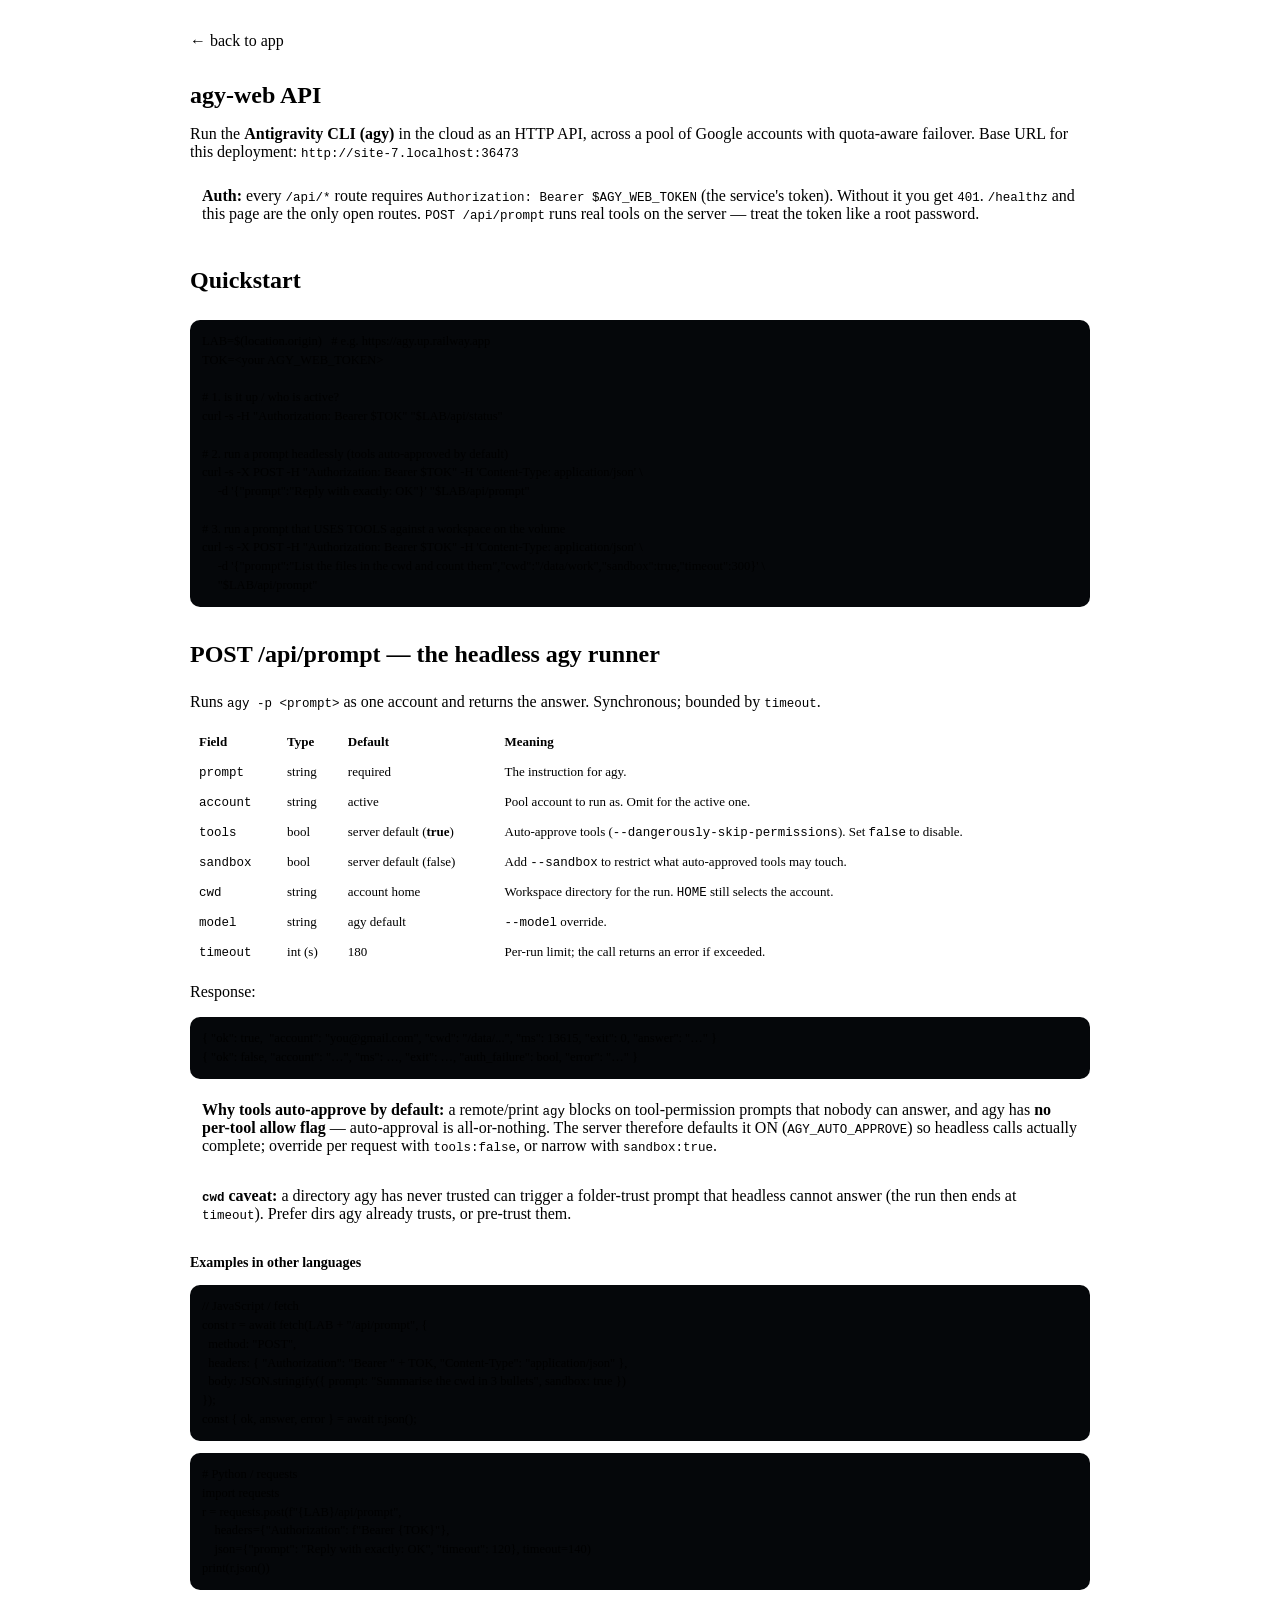
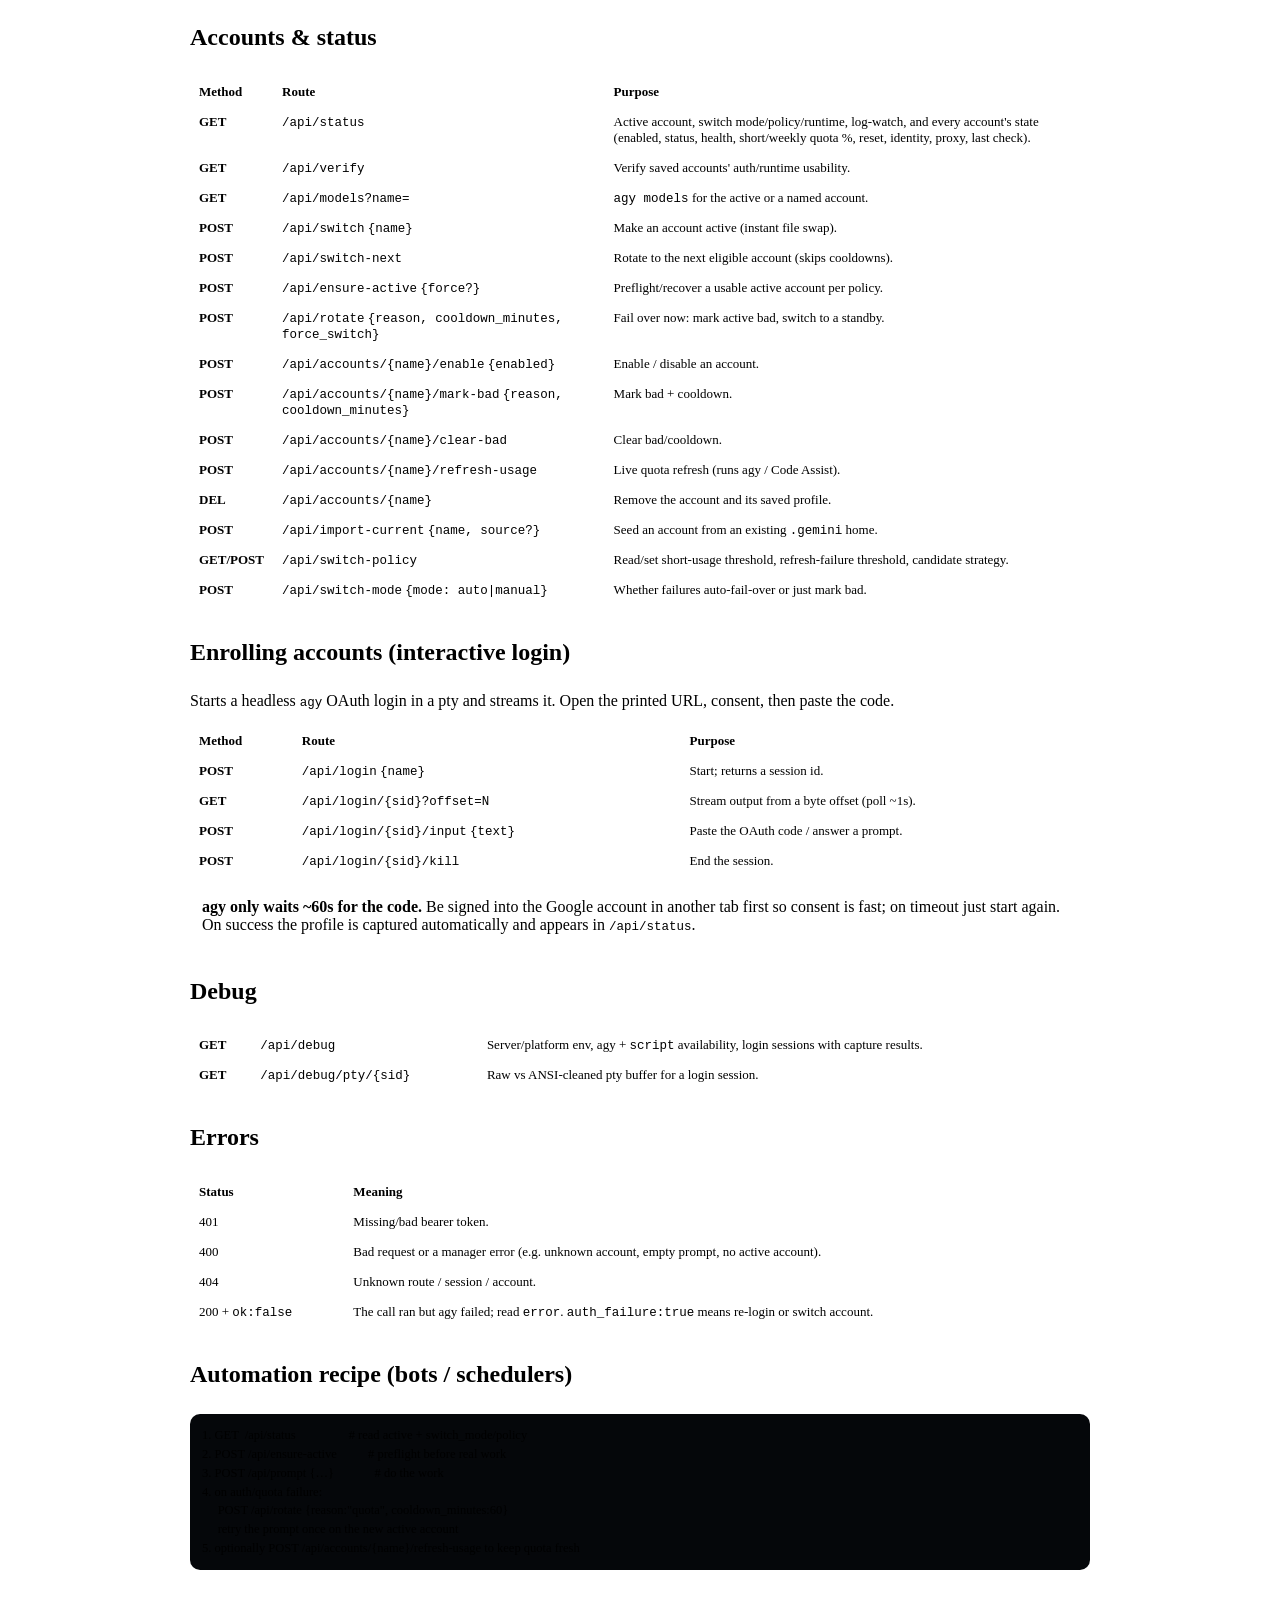
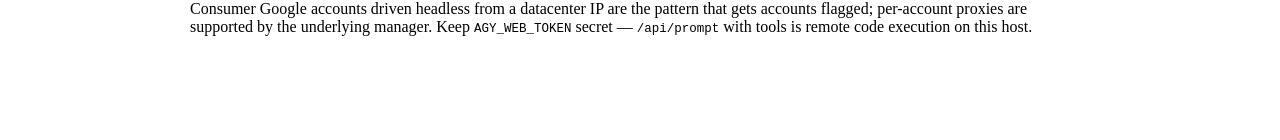
==== app/static/apidocs.html @ 8f81570b "docs: publish /docs - public API reference for using cloud agy as an API" ====
<!doctype html>
<html lang="en">
<head>
<meta charset="utf-8" />
<meta name="viewport" content="width=device-width, initial-scale=1" />
<title>agy-web API — use cloud agy as an API</title>
<link rel="stylesheet" href="/static/style.css" />
<style>
  .doc { max-width: 900px; margin: 0 auto; padding: 24px 16px 80px; }
  .doc h1 { font-size: 24px; }
  .doc h2 { margin-top: 34px; border-bottom: 1px solid var(--border); padding-bottom: 6px; }
  .doc h3 { margin-top: 22px; font-size: 14px; color: var(--accent); }
  .doc p, .doc li { color: var(--fg); }
  .doc code { font-size: 12.5px; }
  pre.code { background: #05070a; border: 1px solid var(--border); border-radius: 10px;
    padding: 12px; overflow-x: auto; font-family: var(--mono); font-size: 12.5px; line-height: 1.5; }
  table.ref { width: 100%; border-collapse: collapse; font-size: 13px; margin: 10px 0; }
  table.ref th, table.ref td { border: 1px solid var(--border); padding: 7px 9px; text-align: left; vertical-align: top; }
  table.ref th { background: var(--panel2); }
  .method { font-family: var(--mono); font-weight: 700; }
  .get { color: var(--green); } .post { color: var(--accent); } .del { color: var(--red); }
  .note { border-left: 3px solid var(--yellow); background: var(--panel2); padding: 10px 12px; border-radius: 6px; margin: 12px 0; }
  .warn { border-left: 3px solid var(--red); background: var(--panel2); padding: 10px 12px; border-radius: 6px; margin: 12px 0; }
  .back { display: inline-block; margin-bottom: 16px; color: var(--accent); text-decoration: none; }
</style>
</head>
<body>
<div class="doc">
  <a class="back" href="/">&larr; back to app</a>
  <h1>agy-web API</h1>
  <p class="muted">Run the <b>Antigravity CLI (agy)</b> in the cloud as an HTTP API, across a pool of
  Google accounts with quota-aware failover. Base URL for this deployment:
  <code id="base">…</code></p>

  <div class="warn"><b>Auth:</b> every <code>/api/*</code> route requires
  <code>Authorization: Bearer $AGY_WEB_TOKEN</code> (the service's token). Without it you get
  <code>401</code>. <code>/healthz</code> and this page are the only open routes.
  <code>POST /api/prompt</code> runs real tools on the server — treat the token like a root password.</div>

  <h2>Quickstart</h2>
  <pre class="code">LAB=$(location.origin)   # e.g. https://agy.up.railway.app
TOK=&lt;your AGY_WEB_TOKEN&gt;

# 1. is it up / who is active?
curl -s -H "Authorization: Bearer $TOK" "$LAB/api/status"

# 2. run a prompt headlessly (tools auto-approved by default)
curl -s -X POST -H "Authorization: Bearer $TOK" -H 'Content-Type: application/json' \
     -d '{"prompt":"Reply with exactly: OK"}' "$LAB/api/prompt"

# 3. run a prompt that USES TOOLS against a workspace on the volume
curl -s -X POST -H "Authorization: Bearer $TOK" -H 'Content-Type: application/json' \
     -d '{"prompt":"List the files in the cwd and count them","cwd":"/data/work","sandbox":true,"timeout":300}' \
     "$LAB/api/prompt"</pre>

  <h2>POST /api/prompt — the headless agy runner</h2>
  <p>Runs <code>agy -p &lt;prompt&gt;</code> as one account and returns the answer. Synchronous;
  bounded by <code>timeout</code>.</p>
  <table class="ref">
    <tr><th>Field</th><th>Type</th><th>Default</th><th>Meaning</th></tr>
    <tr><td><code>prompt</code></td><td>string</td><td>required</td><td>The instruction for agy.</td></tr>
    <tr><td><code>account</code></td><td>string</td><td>active</td><td>Pool account to run as. Omit for the active one.</td></tr>
    <tr><td><code>tools</code></td><td>bool</td><td>server default (<b>true</b>)</td><td>Auto-approve tools (<code>--dangerously-skip-permissions</code>). Set <code>false</code> to disable.</td></tr>
    <tr><td><code>sandbox</code></td><td>bool</td><td>server default (false)</td><td>Add <code>--sandbox</code> to restrict what auto-approved tools may touch.</td></tr>
    <tr><td><code>cwd</code></td><td>string</td><td>account home</td><td>Workspace directory for the run. <code>HOME</code> still selects the account.</td></tr>
    <tr><td><code>model</code></td><td>string</td><td>agy default</td><td><code>--model</code> override.</td></tr>
    <tr><td><code>timeout</code></td><td>int (s)</td><td>180</td><td>Per-run limit; the call returns an error if exceeded.</td></tr>
  </table>
  <p>Response:</p>
  <pre class="code">{ "ok": true,  "account": "you@gmail.com", "cwd": "/data/...", "ms": 13615, "exit": 0, "answer": "…" }
{ "ok": false, "account": "…", "ms": …, "exit": …, "auth_failure": bool, "error": "…" }</pre>

  <div class="note"><b>Why tools auto-approve by default:</b> a remote/print <code>agy</code> blocks on
  tool-permission prompts that nobody can answer, and agy has <b>no per-tool allow flag</b> —
  auto-approval is all-or-nothing. The server therefore defaults it ON
  (<code>AGY_AUTO_APPROVE</code>) so headless calls actually complete; override per request with
  <code>tools:false</code>, or narrow with <code>sandbox:true</code>.</div>
  <div class="note"><b><code>cwd</code> caveat:</b> a directory agy has never trusted can trigger a
  folder-trust prompt that headless cannot answer (the run then ends at <code>timeout</code>).
  Prefer dirs agy already trusts, or pre-trust them.</div>

  <h3>Examples in other languages</h3>
  <pre class="code">// JavaScript / fetch
const r = await fetch(LAB + "/api/prompt", {
  method: "POST",
  headers: { "Authorization": "Bearer " + TOK, "Content-Type": "application/json" },
  body: JSON.stringify({ prompt: "Summarise the cwd in 3 bullets", sandbox: true })
});
const { ok, answer, error } = await r.json();</pre>
  <pre class="code"># Python / requests
import requests
r = requests.post(f"{LAB}/api/prompt",
    headers={"Authorization": f"Bearer {TOK}"},
    json={"prompt": "Reply with exactly: OK", "timeout": 120}, timeout=140)
print(r.json())</pre>

  <h2>Accounts &amp; status</h2>
  <table class="ref">
    <tr><th>Method</th><th>Route</th><th>Purpose</th></tr>
    <tr><td class="method get">GET</td><td><code>/api/status</code></td><td>Active account, switch mode/policy/runtime, log-watch, and every account's state (enabled, status, health, short/weekly quota %, reset, identity, proxy, last check).</td></tr>
    <tr><td class="method get">GET</td><td><code>/api/verify</code></td><td>Verify saved accounts' auth/runtime usability.</td></tr>
    <tr><td class="method get">GET</td><td><code>/api/models?name=</code></td><td><code>agy models</code> for the active or a named account.</td></tr>
    <tr><td class="method post">POST</td><td><code>/api/switch</code> <code>{name}</code></td><td>Make an account active (instant file swap).</td></tr>
    <tr><td class="method post">POST</td><td><code>/api/switch-next</code></td><td>Rotate to the next eligible account (skips cooldowns).</td></tr>
    <tr><td class="method post">POST</td><td><code>/api/ensure-active</code> <code>{force?}</code></td><td>Preflight/recover a usable active account per policy.</td></tr>
    <tr><td class="method post">POST</td><td><code>/api/rotate</code> <code>{reason, cooldown_minutes, force_switch}</code></td><td>Fail over now: mark active bad, switch to a standby.</td></tr>
    <tr><td class="method post">POST</td><td><code>/api/accounts/{name}/enable</code> <code>{enabled}</code></td><td>Enable / disable an account.</td></tr>
    <tr><td class="method post">POST</td><td><code>/api/accounts/{name}/mark-bad</code> <code>{reason, cooldown_minutes}</code></td><td>Mark bad + cooldown.</td></tr>
    <tr><td class="method post">POST</td><td><code>/api/accounts/{name}/clear-bad</code></td><td>Clear bad/cooldown.</td></tr>
    <tr><td class="method post">POST</td><td><code>/api/accounts/{name}/refresh-usage</code></td><td>Live quota refresh (runs agy / Code Assist).</td></tr>
    <tr><td class="method del">DEL</td><td><code>/api/accounts/{name}</code></td><td>Remove the account and its saved profile.</td></tr>
    <tr><td class="method post">POST</td><td><code>/api/import-current</code> <code>{name, source?}</code></td><td>Seed an account from an existing <code>.gemini</code> home.</td></tr>
    <tr><td class="method get/post">GET/POST</td><td><code>/api/switch-policy</code></td><td>Read/set short-usage threshold, refresh-failure threshold, candidate strategy.</td></tr>
    <tr><td class="method post">POST</td><td><code>/api/switch-mode</code> <code>{mode: auto|manual}</code></td><td>Whether failures auto-fail-over or just mark bad.</td></tr>
  </table>

  <h2>Enrolling accounts (interactive login)</h2>
  <p>Starts a headless <code>agy</code> OAuth login in a pty and streams it. Open the printed URL,
  consent, then paste the code.</p>
  <table class="ref">
    <tr><th>Method</th><th>Route</th><th>Purpose</th></tr>
    <tr><td class="method post">POST</td><td><code>/api/login</code> <code>{name}</code></td><td>Start; returns a session id.</td></tr>
    <tr><td class="method get">GET</td><td><code>/api/login/{sid}?offset=N</code></td><td>Stream output from a byte offset (poll ~1s).</td></tr>
    <tr><td class="method post">POST</td><td><code>/api/login/{sid}/input</code> <code>{text}</code></td><td>Paste the OAuth code / answer a prompt.</td></tr>
    <tr><td class="method post">POST</td><td><code>/api/login/{sid}/kill</code></td><td>End the session.</td></tr>
  </table>
  <div class="note"><b>agy only waits ~60s for the code.</b> Be signed into the Google account in
  another tab first so consent is fast; on timeout just start again. On success the profile is
  captured automatically and appears in <code>/api/status</code>.</div>

  <h2>Debug</h2>
  <table class="ref">
    <tr><td class="method get">GET</td><td><code>/api/debug</code></td><td>Server/platform env, agy + <code>script</code> availability, login sessions with capture results.</td></tr>
    <tr><td class="method get">GET</td><td><code>/api/debug/pty/{sid}</code></td><td>Raw vs ANSI-cleaned pty buffer for a login session.</td></tr>
  </table>

  <h2>Errors</h2>
  <table class="ref">
    <tr><th>Status</th><th>Meaning</th></tr>
    <tr><td>401</td><td>Missing/bad bearer token.</td></tr>
    <tr><td>400</td><td>Bad request or a manager error (e.g. unknown account, empty prompt, no active account).</td></tr>
    <tr><td>404</td><td>Unknown route / session / account.</td></tr>
    <tr><td>200 + <code>ok:false</code></td><td>The call ran but agy failed; read <code>error</code>. <code>auth_failure:true</code> means re-login or switch account.</td></tr>
  </table>

  <h2>Automation recipe (bots / schedulers)</h2>
  <pre class="code">1. GET  /api/status                 # read active + switch_mode/policy
2. POST /api/ensure-active          # preflight before real work
3. POST /api/prompt {…}             # do the work
4. on auth/quota failure:
     POST /api/rotate {reason:"quota", cooldown_minutes:60}
     retry the prompt once on the new active account
5. optionally POST /api/accounts/{name}/refresh-usage to keep quota fresh</pre>

  <p class="muted" style="margin-top:30px">Consumer Google accounts driven headless from a
  datacenter IP are the pattern that gets accounts flagged; per-account proxies are supported by
  the underlying manager. Keep <code>AGY_WEB_TOKEN</code> secret — <code>/api/prompt</code> with
  tools is remote code execution on this host.</p>
</div>
<script>document.getElementById("base").textContent = location.origin;</script>
</body>
</html>
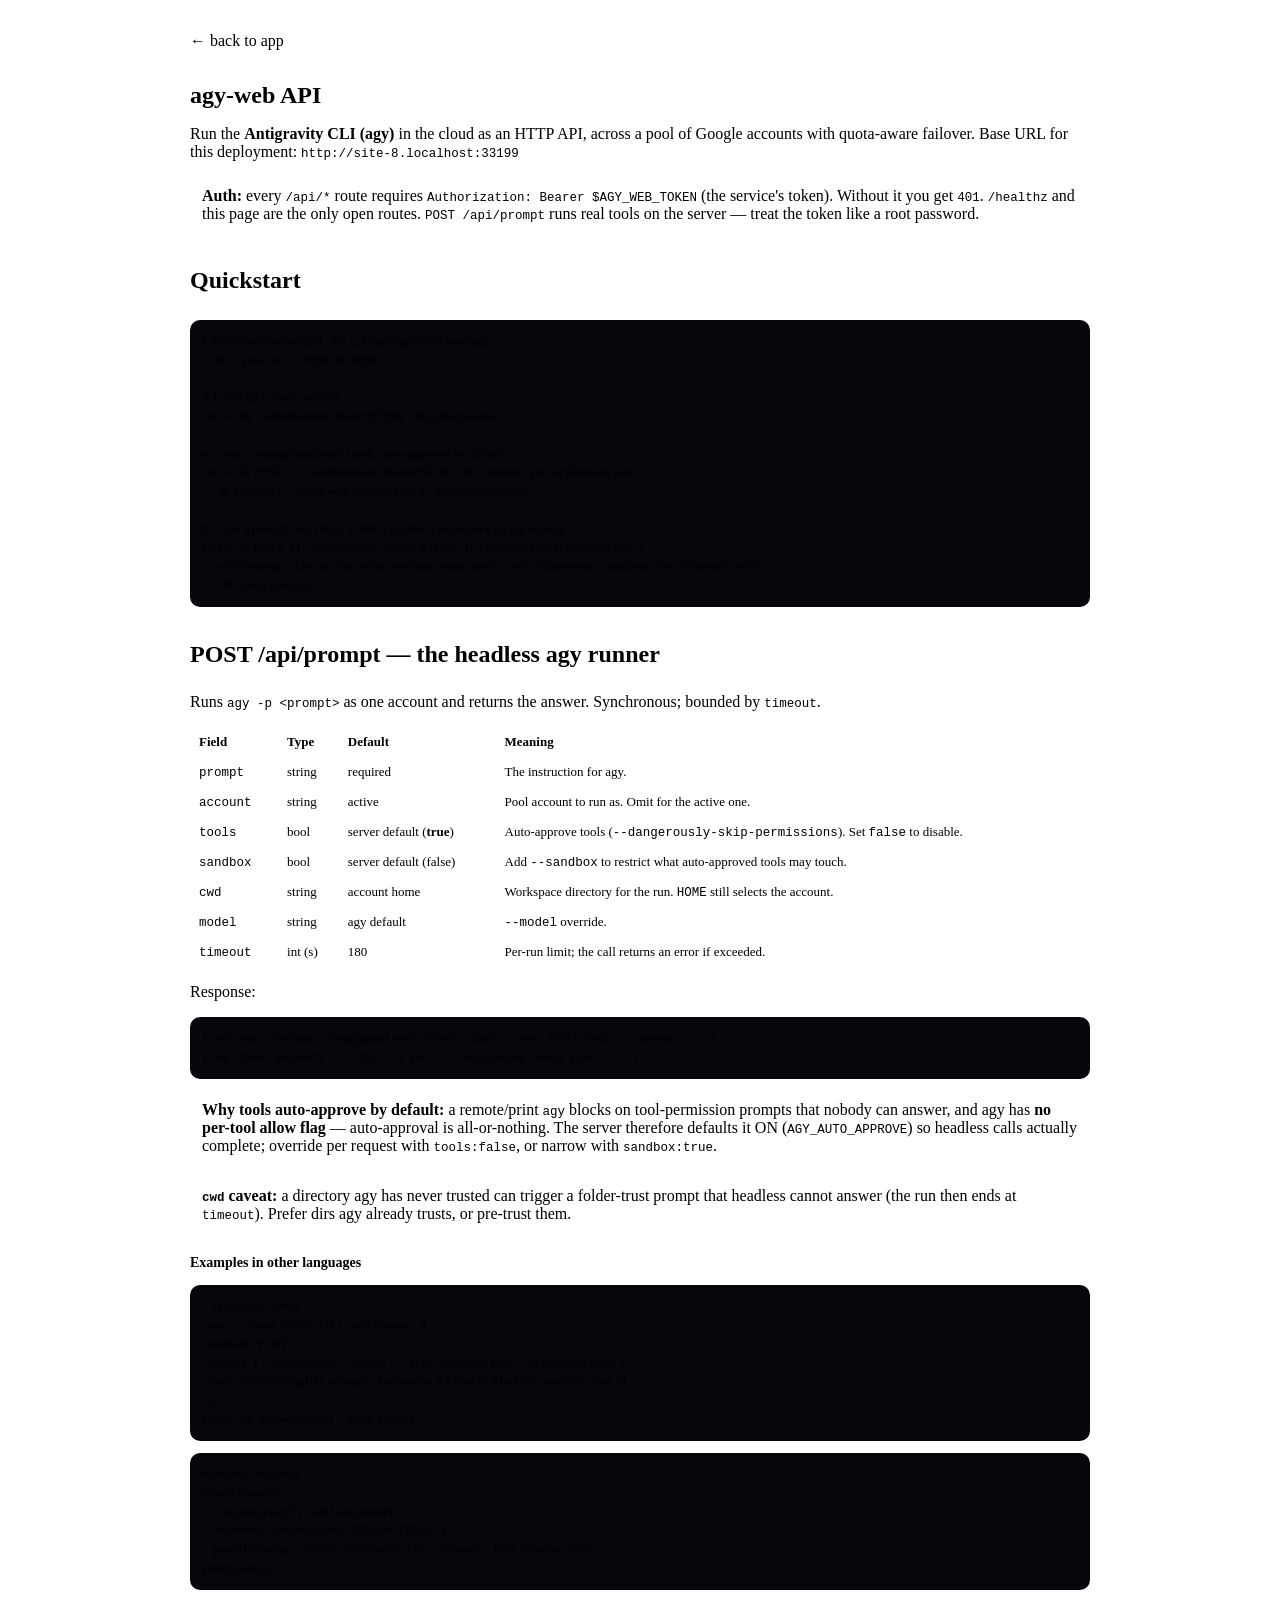
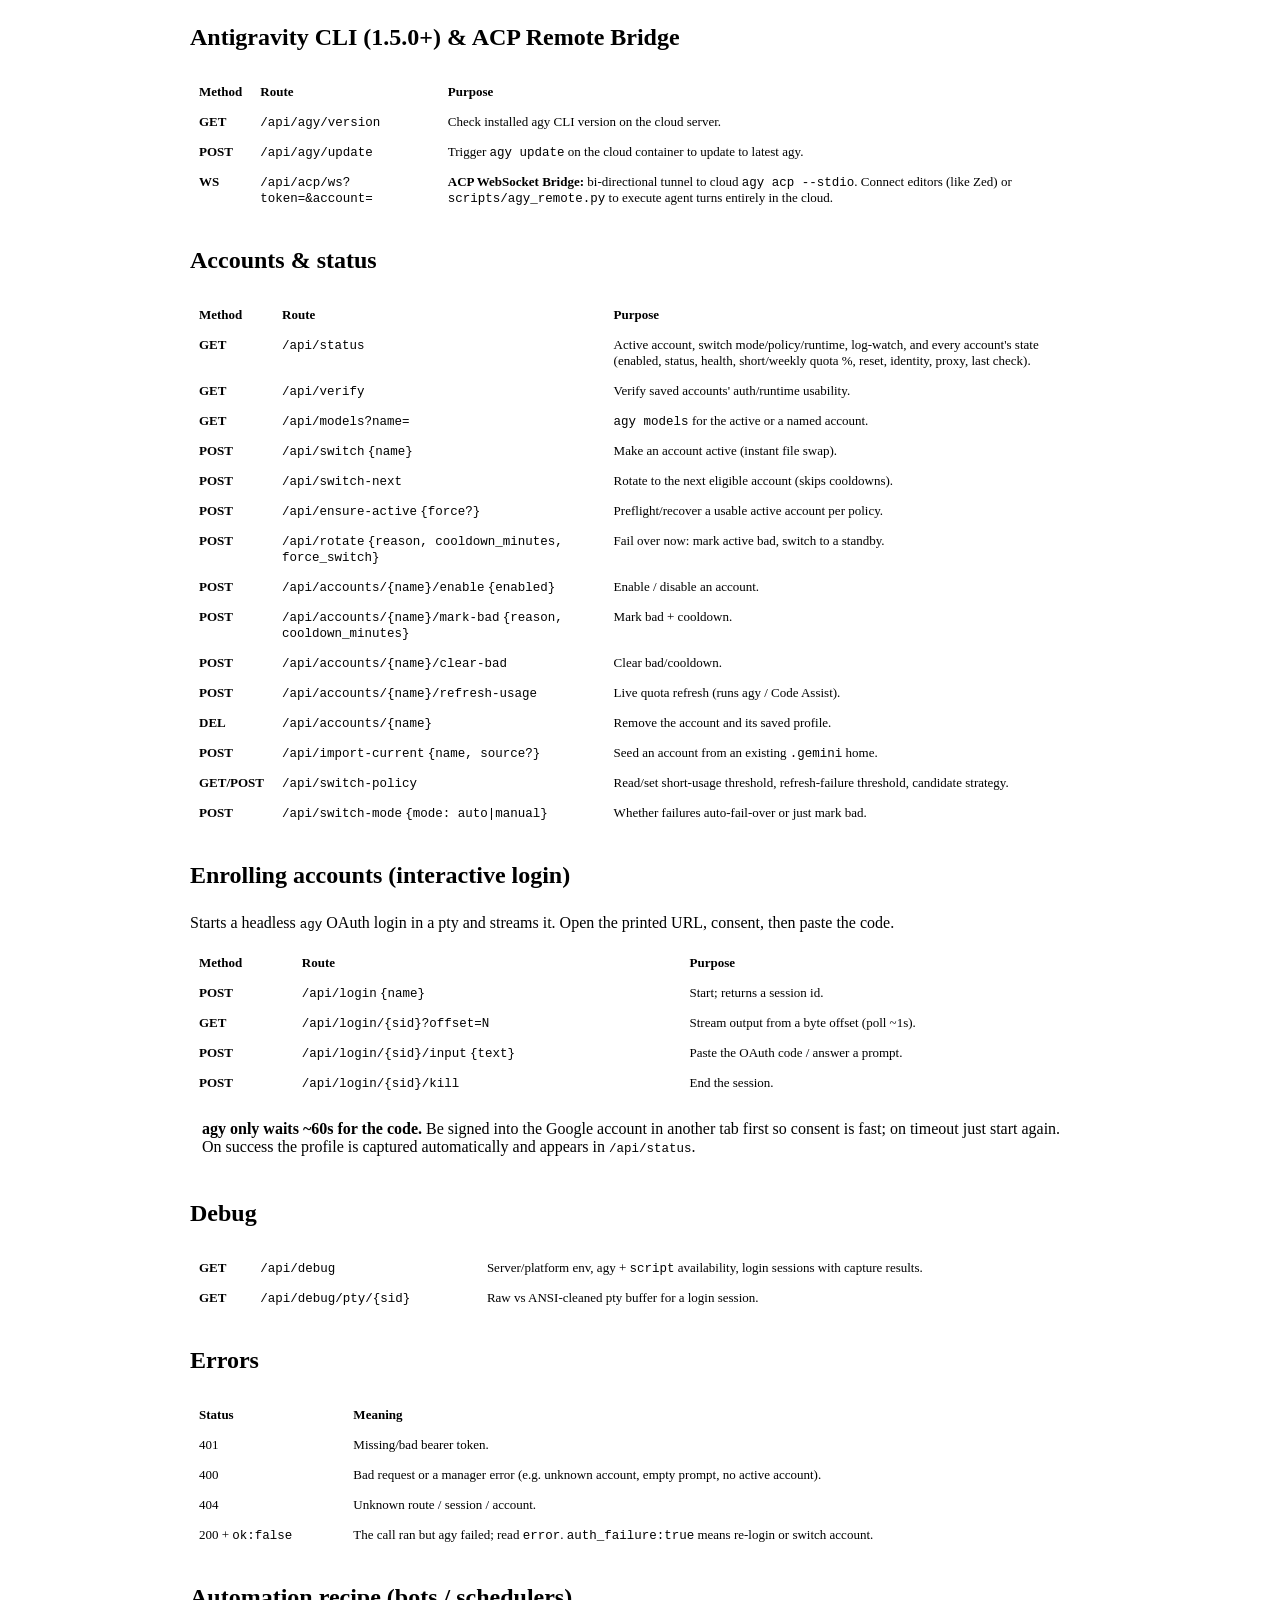
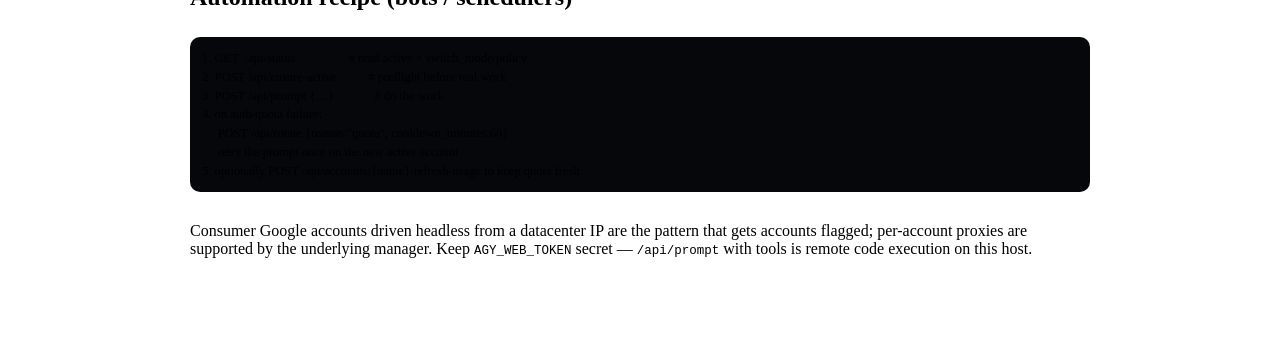
==== commit 5324761e: "feat: upgrade to agy 1.5.0 with ACP websocket bridge and 3-step cloud auth" ====
--- a/app/static/apidocs.html
+++ b/app/static/apidocs.html
@@ -94,6 +94,14 @@
     json={"prompt": "Reply with exactly: OK", "timeout": 120}, timeout=140)
 print(r.json())</pre>
 
+  <h2>Antigravity CLI (1.5.0+) &amp; ACP Remote Bridge</h2>
+  <table class="ref">
+    <tr><th>Method</th><th>Route</th><th>Purpose</th></tr>
+    <tr><td class="method get">GET</td><td><code>/api/agy/version</code></td><td>Check installed agy CLI version on the cloud server.</td></tr>
+    <tr><td class="method post">POST</td><td><code>/api/agy/update</code></td><td>Trigger <code>agy update</code> on the cloud container to update to latest agy.</td></tr>
+    <tr><td class="method get">WS</td><td><code>/api/acp/ws?token=&amp;account=</code></td><td><b>ACP WebSocket Bridge:</b> bi-directional tunnel to cloud <code>agy acp --stdio</code>. Connect editors (like Zed) or <code>scripts/agy_remote.py</code> to execute agent turns entirely in the cloud.</td></tr>
+  </table>
+
   <h2>Accounts &amp; status</h2>
   <table class="ref">
     <tr><th>Method</th><th>Route</th><th>Purpose</th></tr>
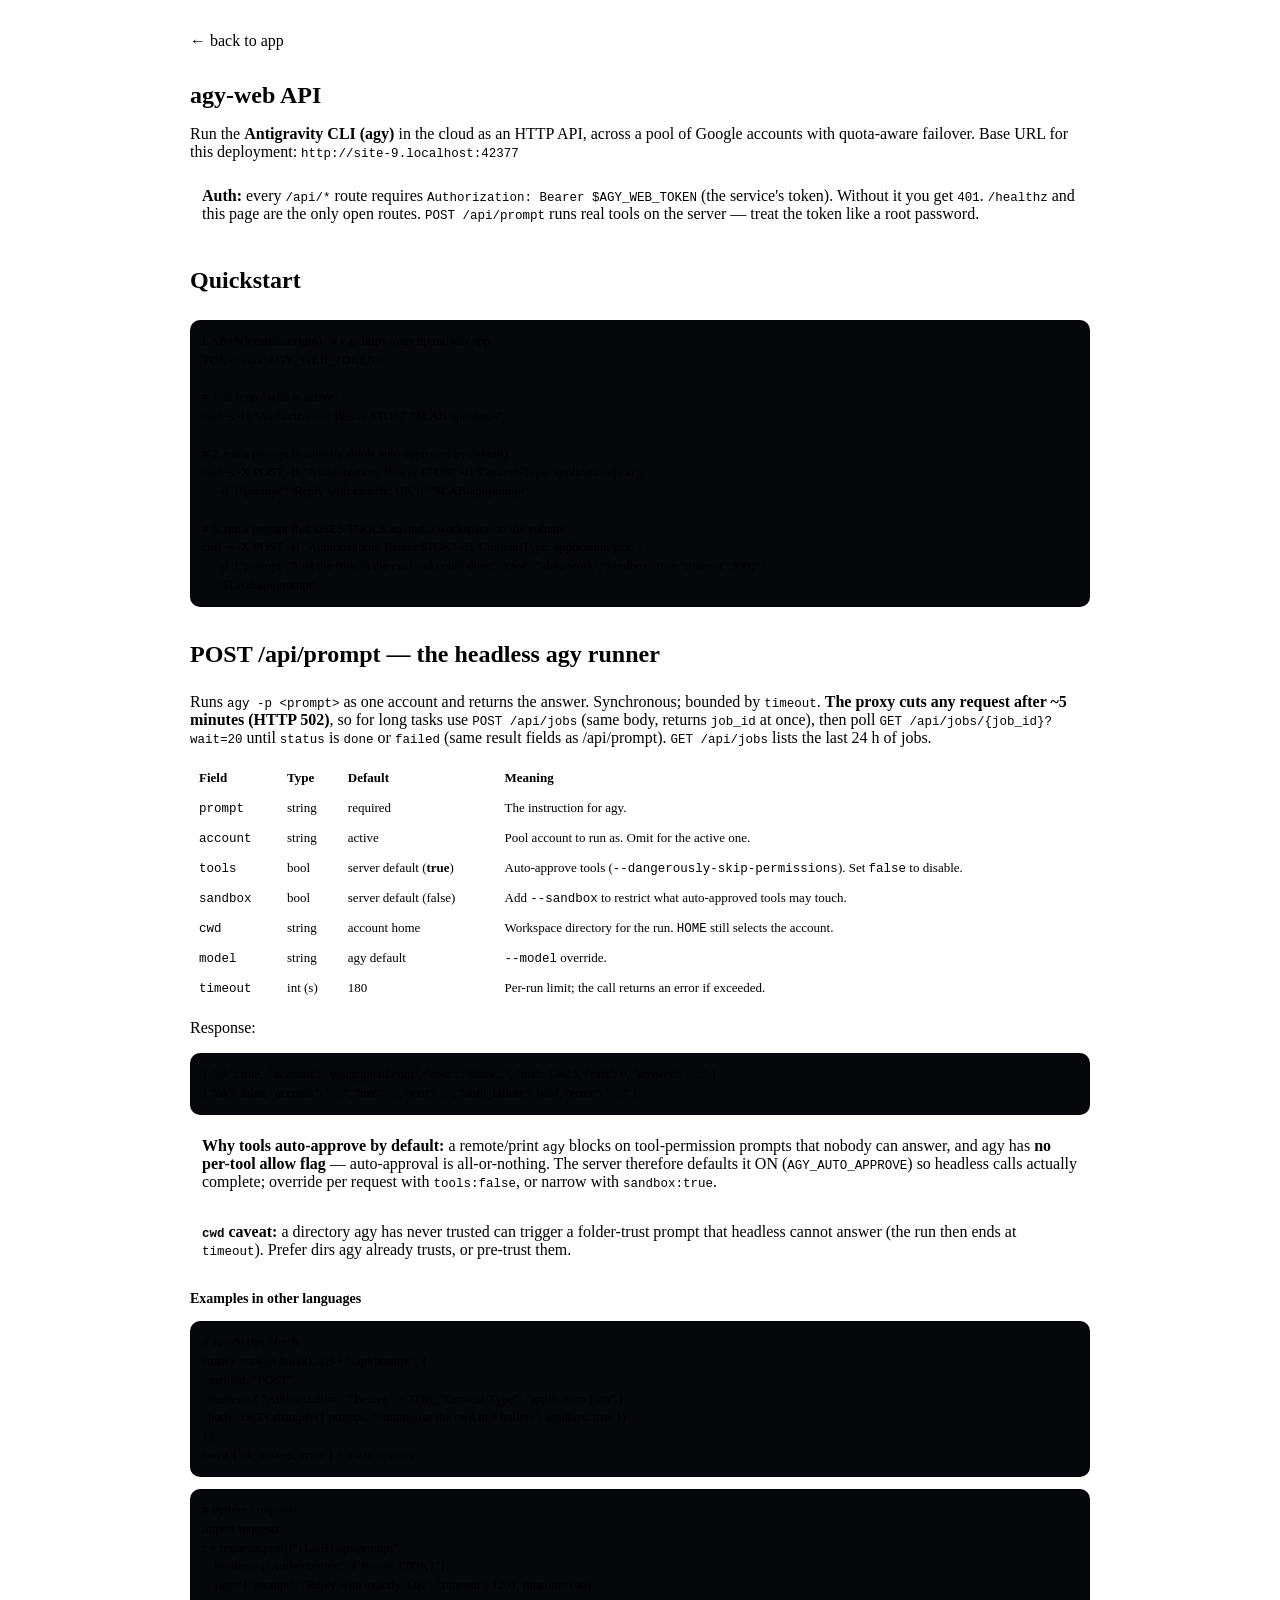
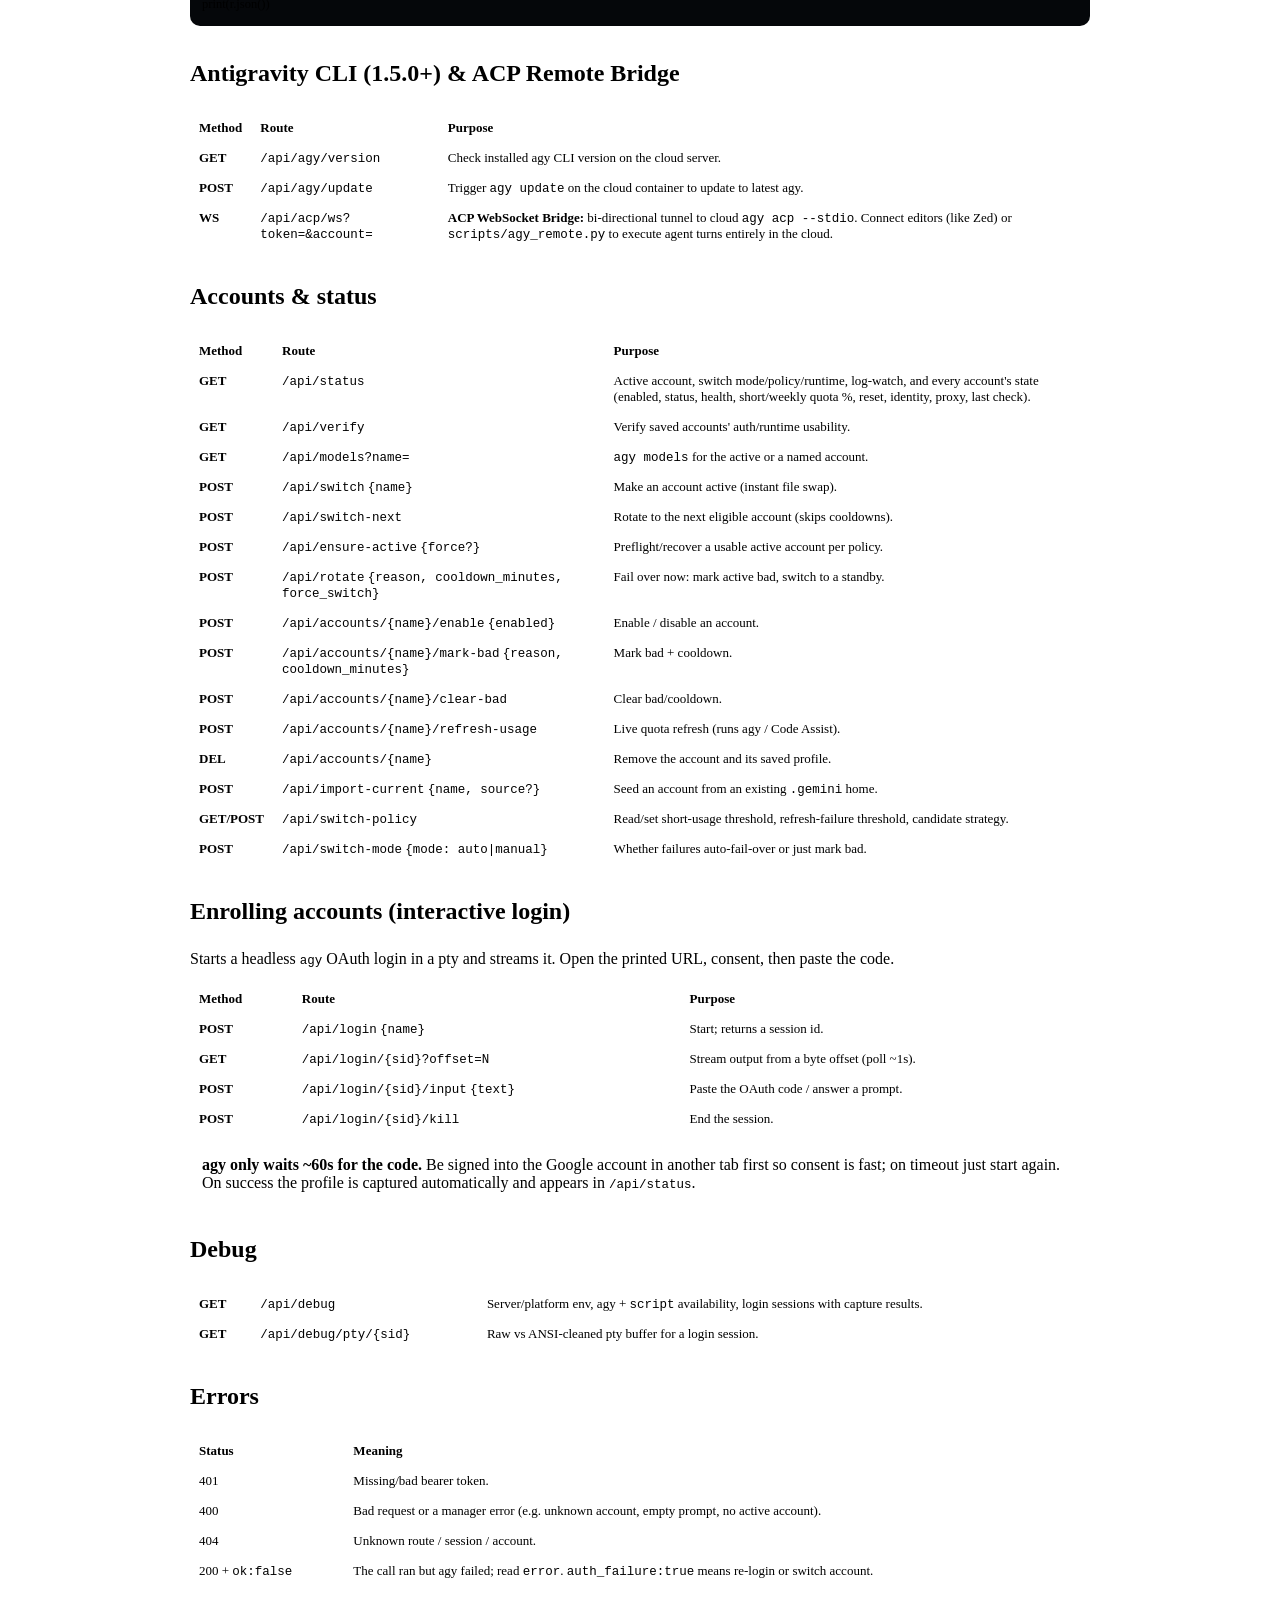
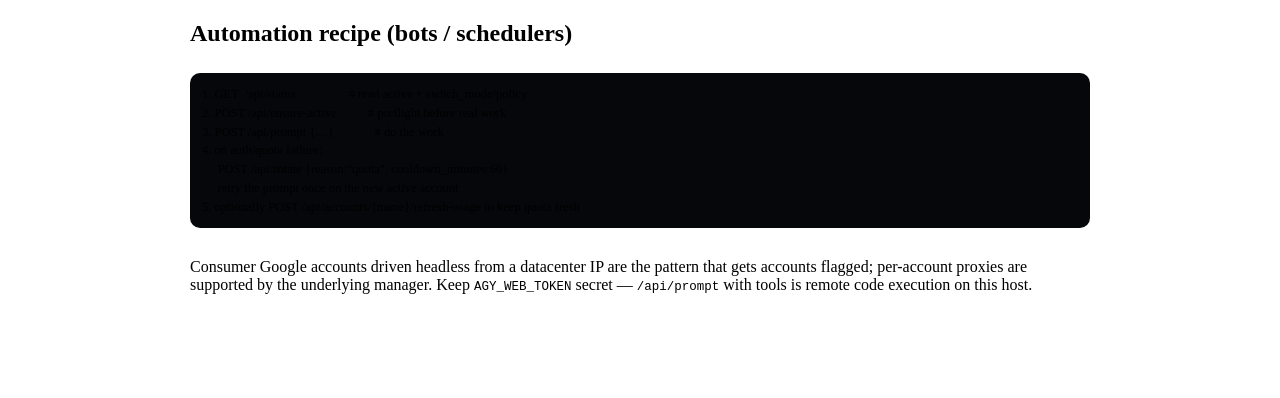
==== commit bd8863d1: "feat: async prompt jobs (POST /api/jobs + poll) to avoid the ~5 min proxy 502 Co-Authored-By: Claude" ====
--- a/app/static/apidocs.html
+++ b/app/static/apidocs.html
@@ -55,7 +55,10 @@
 
   <h2>POST /api/prompt — the headless agy runner</h2>
   <p>Runs <code>agy -p &lt;prompt&gt;</code> as one account and returns the answer. Synchronous;
-  bounded by <code>timeout</code>.</p>
+  bounded by <code>timeout</code>. <b>The proxy cuts any request after ~5 minutes (HTTP 502)</b>, so for long
+  tasks use <code>POST /api/jobs</code> (same body, returns <code>job_id</code> at once), then poll
+  <code>GET /api/jobs/{job_id}?wait=20</code> until <code>status</code> is <code>done</code> or <code>failed</code>
+  (same result fields as /api/prompt). <code>GET /api/jobs</code> lists the last 24 h of jobs.</p>
   <table class="ref">
     <tr><th>Field</th><th>Type</th><th>Default</th><th>Meaning</th></tr>
     <tr><td><code>prompt</code></td><td>string</td><td>required</td><td>The instruction for agy.</td></tr>
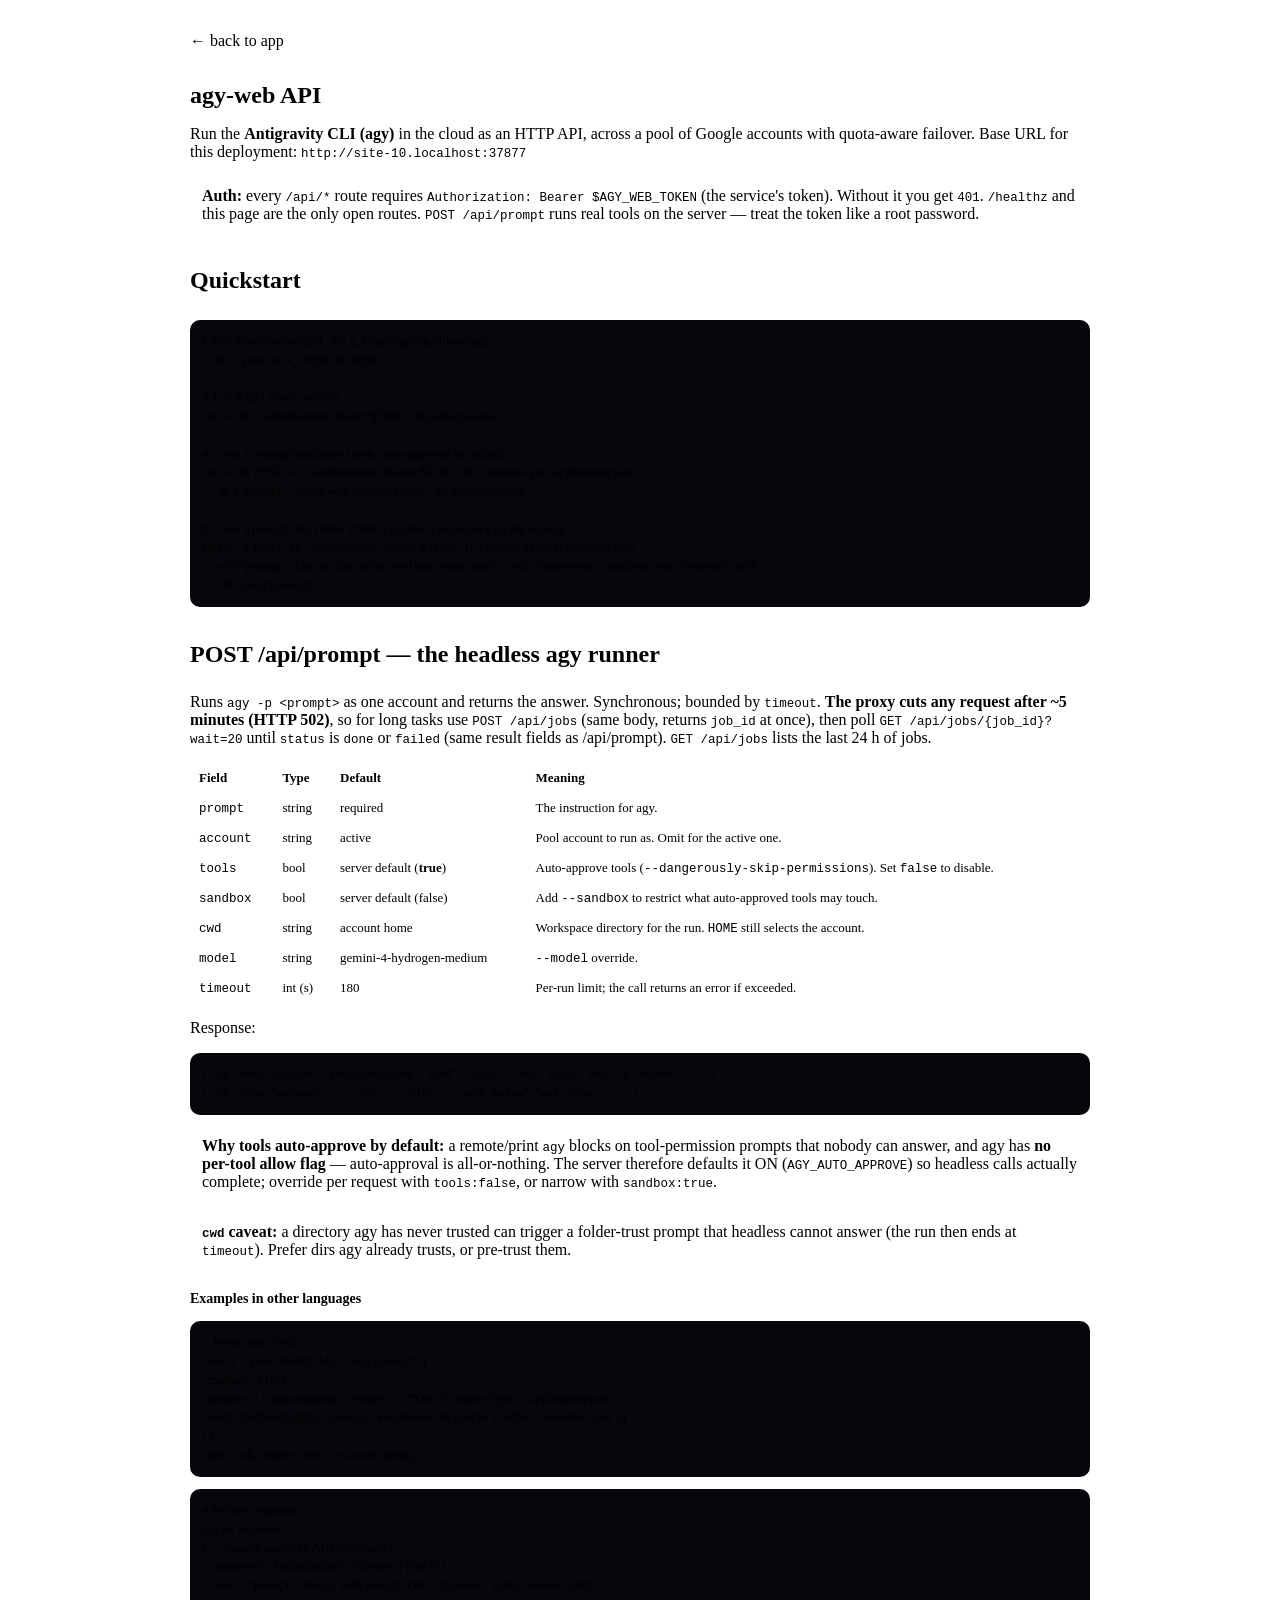
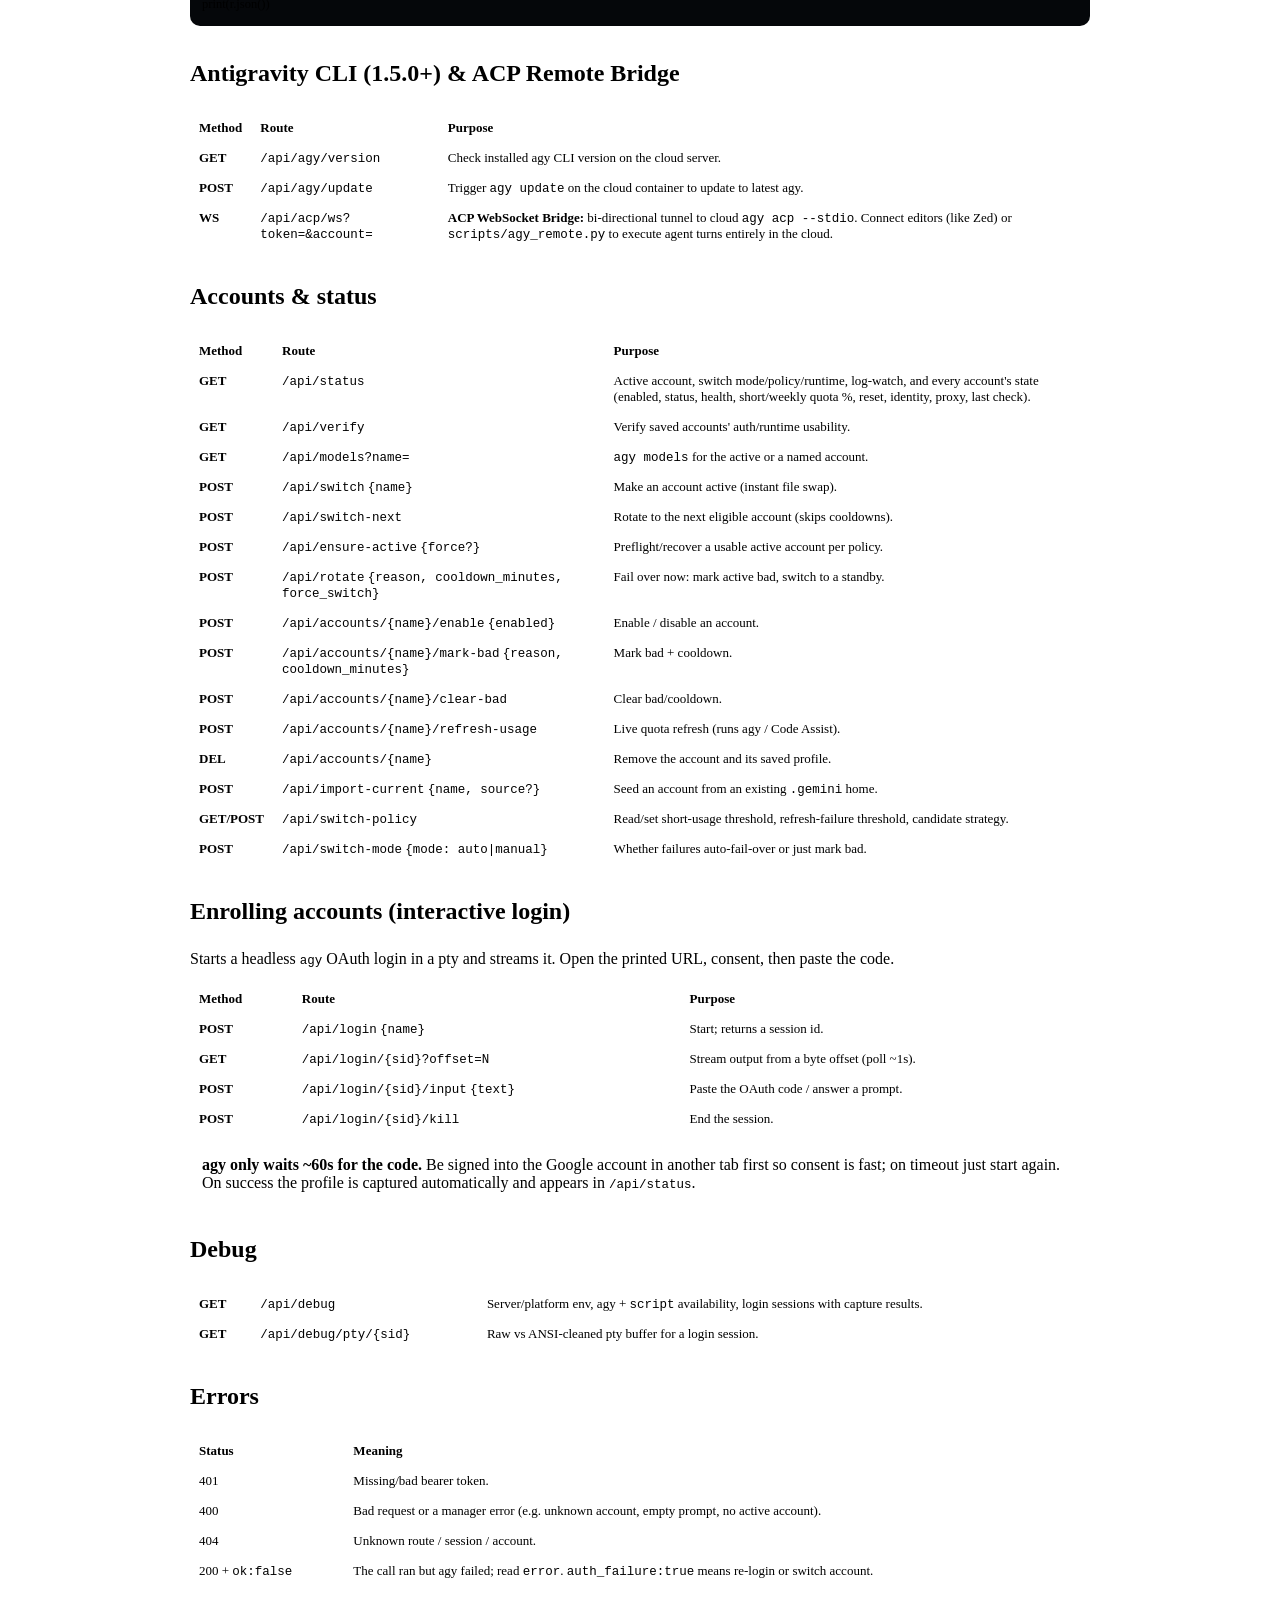
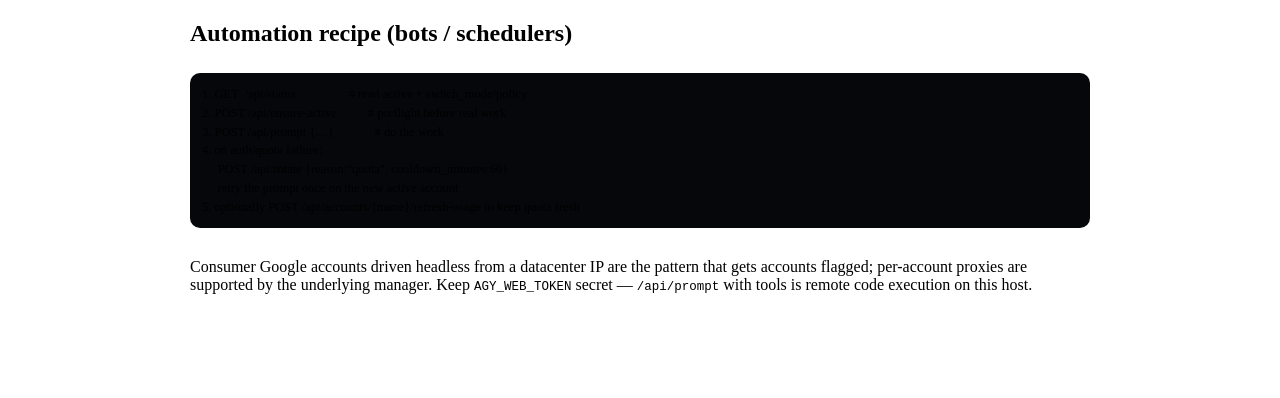
==== commit 847ea400: "feat: default model gemini-4-hydrogen-medium (set in code, AGY_MODEL env removed) Co-Authored-By: Cl" ====
--- a/app/static/apidocs.html
+++ b/app/static/apidocs.html
@@ -66,7 +66,7 @@
     <tr><td><code>tools</code></td><td>bool</td><td>server default (<b>true</b>)</td><td>Auto-approve tools (<code>--dangerously-skip-permissions</code>). Set <code>false</code> to disable.</td></tr>
     <tr><td><code>sandbox</code></td><td>bool</td><td>server default (false)</td><td>Add <code>--sandbox</code> to restrict what auto-approved tools may touch.</td></tr>
     <tr><td><code>cwd</code></td><td>string</td><td>account home</td><td>Workspace directory for the run. <code>HOME</code> still selects the account.</td></tr>
-    <tr><td><code>model</code></td><td>string</td><td>agy default</td><td><code>--model</code> override.</td></tr>
+    <tr><td><code>model</code></td><td>string</td><td>gemini-4-hydrogen-medium</td><td><code>--model</code> override.</td></tr>
     <tr><td><code>timeout</code></td><td>int (s)</td><td>180</td><td>Per-run limit; the call returns an error if exceeded.</td></tr>
   </table>
   <p>Response:</p>
